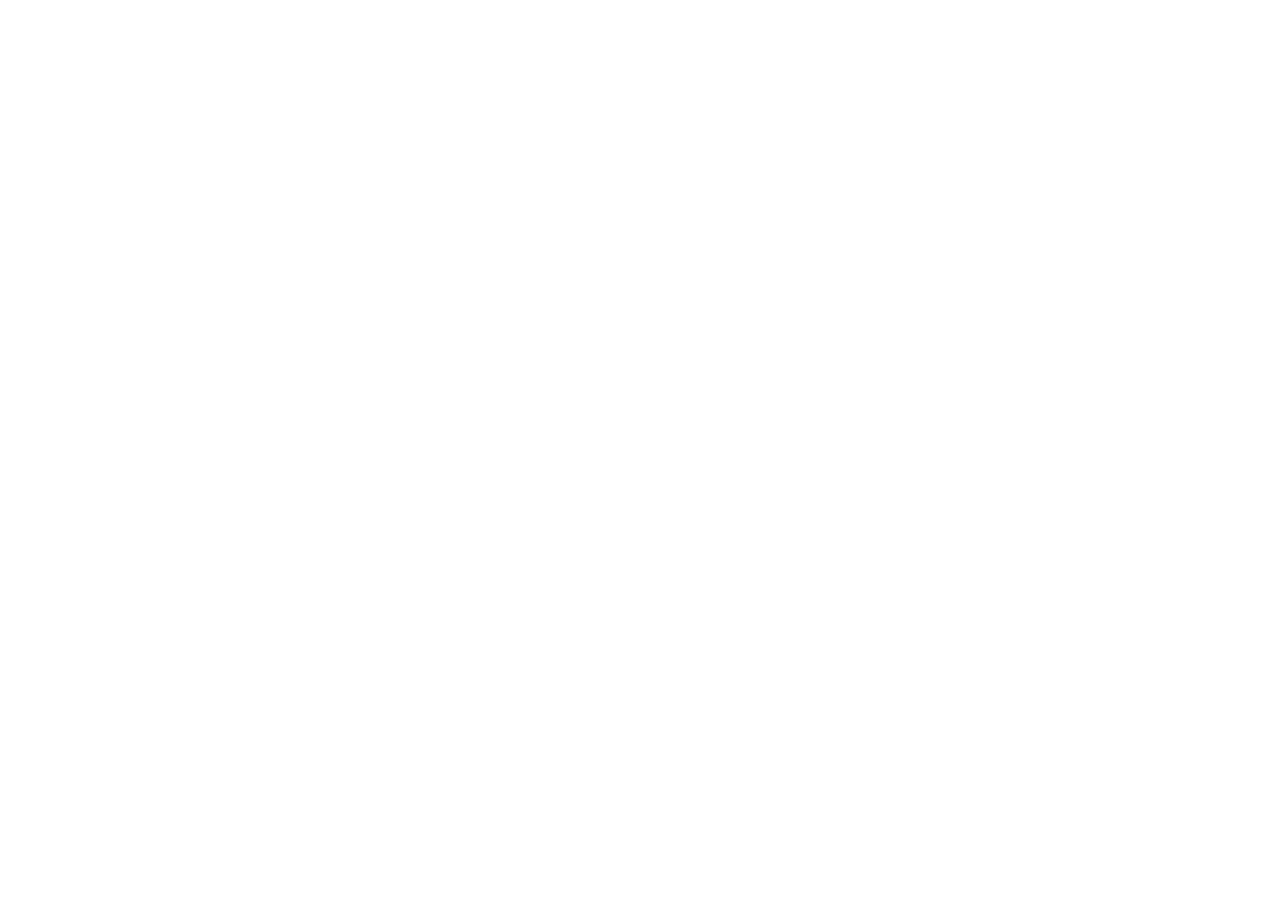
==== index.html @ 0341770f "Initial commit" ====
<!DOCTYPE html>
<html lang="en">
<head>
    <meta charset="UTF-8">
    <meta name="viewport" content="width=device-width, initial-scale=1.0">
    <title>Weekly Kitchen</title>
    <link rel="stylesheet" href="style.css"> 
</head>
<body>
    

    
    <script src="script.js"></script>
</body>
</html>
---- style.css ----
/* @import url('https://fonts.googleapis.com/css?family=Poppins:300,400,500'); */
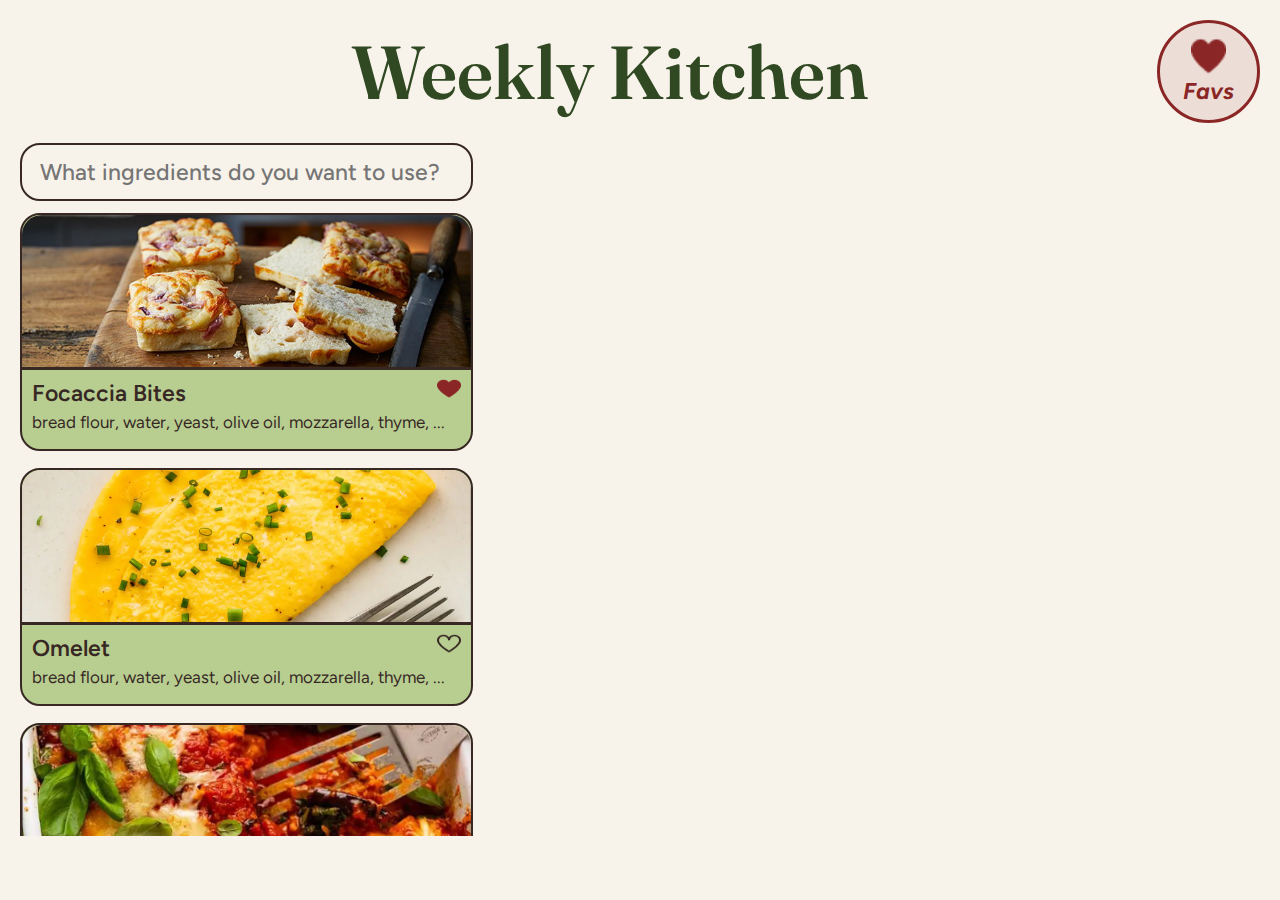
==== commit da506d74: "Front-end for the recipe portion" ====
--- a/index.html
+++ b/index.html
@@ -7,9 +7,76 @@
     <link rel="stylesheet" href="style.css"> 
 </head>
 <body>
+    <div class="content">
+
+        <div class="header">
+            <h1>Weekly Kitchen</h1>
+            <div class="fav-btn">
+                <button>
+                    <img src="icons/selected-heart.png" class="heart-btn-img">
+                    <p class="heart-btn-text">Favs</p>
+                </button>
+            </div>
+        </div>
+
+
+        <div class="main-site">
+            <div class="left">
+                <div class="search">
+                    <input type="text" placeholder="What ingredients do you want to use?" spellcheck="false">
+                </div>
+
+                <div class="recipes">
+
+                    <div class="recipe">
+                        <img src="temp-images/bread.jpg" class="recipe-img">
+
+                        <div class="main-info">
+                            <p class="recipe-name">Focaccia Bites</p>
+                            <img src="icons/selected-heart.png" class="like-btn">
+                        </div>
+
+                        <p class="recipe-ingredients">bread flour, water, yeast, olive oil, mozzarella, thyme, ...</p>
+                    </div>
+
+
+                    <div class="recipe">
+                        <img src="temp-images/egg.png" class="recipe-img">
+
+                        <div class="main-info">
+                            <p class="recipe-name">Omelet</p>
+                            <img src="icons/unselected-heart.png" class="like-btn">
+                        </div>
+
+                        <p class="recipe-ingredients">bread flour, water, yeast, olive oil, mozzarella, thyme, ...</p>
+                    </div>
+                    
+
+                    <div class="recipe">
+                        <img src="temp-images/plant.png" class="recipe-img">
+
+                        <div class="main-info">
+                            <p class="recipe-name">Eggplant Parmigiana</p>
+                            <img src="icons/unselected-heart.png" class="like-btn">
+                        </div>
+
+                        <p class="recipe-ingredients">bread flour, water, yeast, olive oil, mozzarella, thyme, ...</p>
+                    </div>
+
+
+                </div>
+            </div>
+
+
+
+            <div class="schedule">
+                <!-- <img src="temp-images/bread.jpg"> -->
+            </div>
+        </div>
+        
     
+    </div>
 
-    
-    <script src="script.js"></script>
+    <!-- <script src="script.js"></script> -->
 </body>
 </html>--- a/style.css
+++ b/style.css
@@ -1 +1,164 @@
-/* @import url('https://fonts.googleapis.com/css?family=Poppins:300,400,500'); */
+@import url('https://fonts.googleapis.com/css2?family=Figtree:ital,wght@0,400;0,500;0,600;0,700;1,400;1,700&family=Fraunces:ital,opsz,wght@1,9..144,600&display=swap');
+
+* { 
+    margin: 0;
+    background: #F8F3EA;
+    box-sizing: border-box;
+}
+
+.content {
+    display: flex;
+    flex-direction: column;
+    align-items: flex-end;
+    gap: 20px;
+    padding: 20px;
+}
+
+.header {
+    display: flex;
+    align-items: center;
+    gap: 155px;
+}
+
+h1 {
+    width: 786px;
+    color: #304922;
+    text-align: center;
+    font-family: "Fraunces", serif;
+    font-size: 75px;
+    font-weight: 600;
+}
+
+
+.fav-btn{
+    width: 103px;
+    height: 103px;
+
+    border-radius: 50%;
+    display: flex;
+    background: rgba(139, 38, 38, .1);
+    cursor: pointer;
+    
+    flex-direction: column;
+    align-items: center;
+    justify-content: center;
+    gap: 1px;
+
+    border: 3px solid #8B2626;
+    
+}
+
+.fav-btn button {
+    border: 0;
+    outline: 0;
+    cursor: pointer;
+    background: transparent;
+
+
+}
+
+.heart-btn-img {
+    width: 70%;
+    height: auto;
+    background: transparent;
+}
+
+.heart-btn-text {
+    color: #8B2626;
+    font-family: "Figtree";
+    font-size: 23px;
+    font-style: italic;
+    font-weight: 700;
+    line-height: normal;
+    background: transparent;
+}
+
+.main-site {
+    width: 100%;
+    display: flex;
+    justify-content: flex-start;
+    gap: 19px;
+}
+
+.search input{
+    width: 453px;
+    border-radius: 20px;
+    border: 2px solid #372824;
+
+    color: #372824;
+    font-family: "Figtree";
+    font-size: 23px;
+    font-style: normal;
+    font-weight: 500;
+    line-height: normal;
+    padding-left: 18px;
+    padding-right: 18px;
+    padding-top: 13px;
+    padding-bottom: 13px;
+}
+
+.recipes {
+    margin-top: 12px;
+    height: 623px;
+    overflow: auto;
+}
+
+.recipe {
+    width: 453px;
+    height: 238px;
+    background: #B8CE91;
+    border: 2px solid #372824;
+    border-radius: 20px;
+    margin-bottom: 17px;
+}
+
+.recipe-img {
+    width: 100%;
+    max-height: 66.38%;
+    object-fit: cover; 
+    border-radius: 20px 20px 0 0;
+    border-bottom: 3px solid #372824;
+    position: relative; 
+    top: 0px;
+    left: 0;
+}
+
+.main-info {
+    display: flex;
+    justify-content: space-between;
+    background: transparent;
+    padding-left: 10px;
+    padding-right: 10px;
+}
+
+.recipe-name {
+    color: #372824;
+    font-family: "Figtree";
+    font-size: 23px;
+    font-style: normal;
+    font-weight: 600;
+    line-height: normal;
+    background: transparent;  
+    padding-top: 5px;
+}
+
+.like-btn {
+    background: transparent;  
+    padding-top: 5px;
+    width: 24px;
+    height: 24px;
+    
+}
+
+.recipe-ingredients {
+    color: #372824;
+    font-family: "Figtree";
+    font-size: 17px;
+    font-style: normal;
+    font-weight: 400;
+    line-height: normal;
+    background: transparent;  
+    padding-top: 5px;
+    padding-left: 10px;
+    padding-right: 10px;
+}